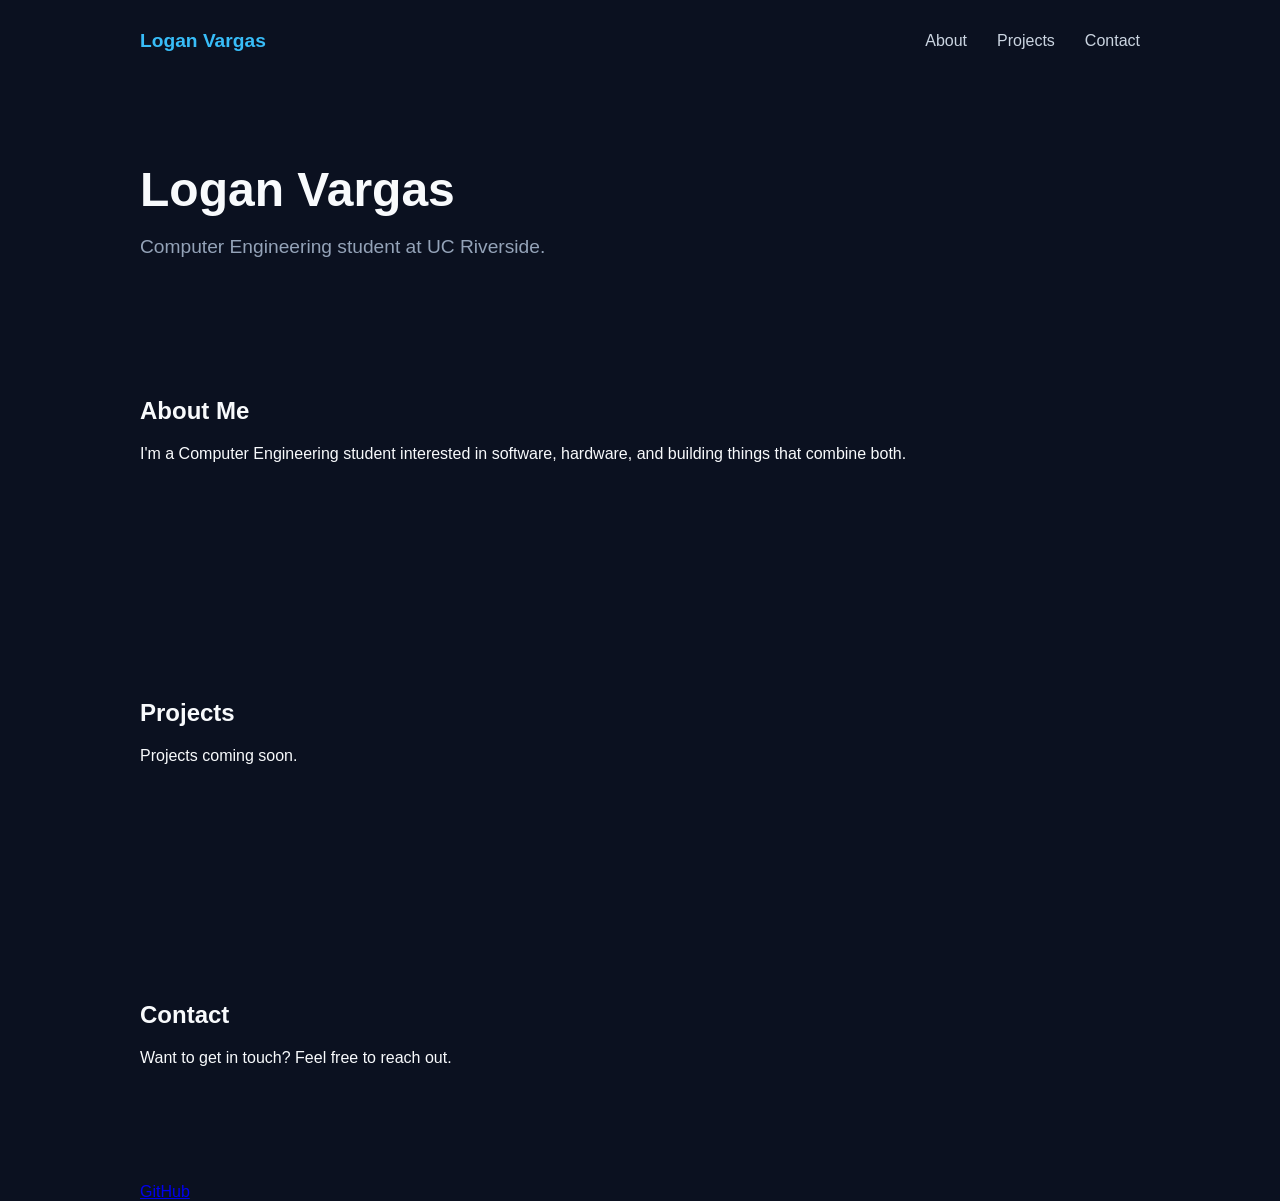
==== index.html @ b4c2e8ab "Initial prototype of portfolio" ====
<!DOCTYPE html>

<html lang="en">

<head>
    <meta charset="UTF-8">
    <title>Logan Vargas</title>
    <link rel="stylesheet" href="styles.css">
</head>

<body>
    <header>
        <nav>
            <a href="#">Logan Vargas</a>

            <div>
                <a href="#about">About</a>
                <a href="#projects">Projects</a>
                <a href="#contact">Contact</a>
            </div>
        </nav>

        <h1>Logan Vargas</h1>
        <p>Computer Engineering student at UC Riverside.</p>
    </header>

    <main>
       <section id="about">
            <h2>About Me</h2>
            <p>I'm a Computer Engineering student interested in software, hardware, and building things that combine both.</p>
        </section>

        <section id="projects">
            <h2>Projects</h2>
            <p>Projects coming soon.</p>
        </section>

        <section id="contact">
            <h2>Contact</h2>
            <p>Want to get in touch? Feel free to reach out.</p>
        </section>

    </main>

    <footer>
        <a href="https://github.com/loganbvargas">GitHub</a>
    </footer>
</body>

</html>
---- styles.css ----
html {
    scroll-behavior: smooth;
}

body {
    background-color: #0b1120;
    color: #f8fafc;
    font-family: Arial, sans-serif;
    margin: 0;
}

header,
main,
footer {
    max-width: 1000px;
    margin-left: auto;
    margin-right: auto;
    padding-left: 40px;
    padding-right: 40px;
}

nav {
    display: flex;
    justify-content: space-between;
    align-items: center;
    padding-top: 30px;
    padding-bottom: 30px;
}

nav a {
    color: #cbd5e1;
    text-decoration: none;
}

nav > a {
    color: #38bdf8;
    font-weight: bold;
    font-size: 1.2rem;
}

nav div {
    display: flex;
    gap: 30px;
}

nav div a:hover {
    color: #38bdf8;
}

header h1 {
    font-size: 3rem;
    margin-top: 80px;
    margin-bottom: 15px;
}

header p {
    color: #94a3b8;
    font-size: 1.2rem;
}

section {
    padding-top: 100px;
    padding-bottom: 100px;
}
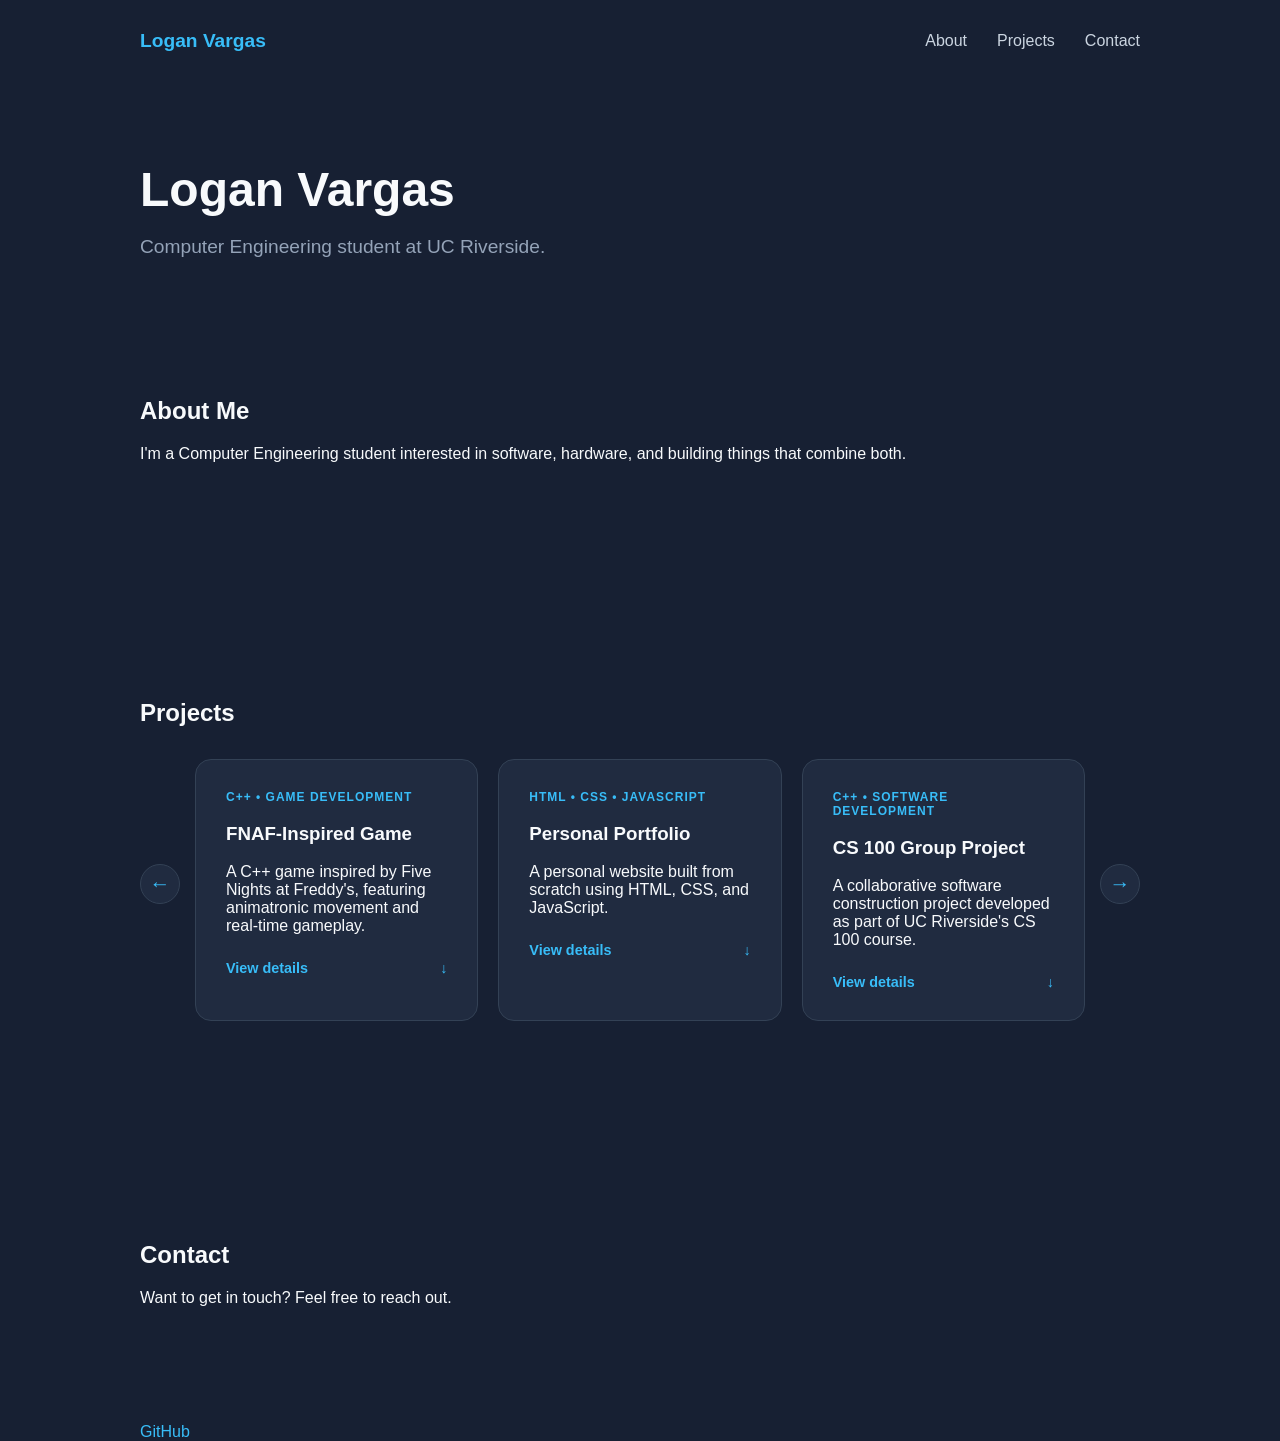
==== commit b6b37c87: "Created project carousel and expandable cards" ====
--- a/index.html
+++ b/index.html
@@ -25,14 +25,127 @@
     </header>
 
     <main>
-       <section id="about">
+        <section id="about">
             <h2>About Me</h2>
-            <p>I'm a Computer Engineering student interested in software, hardware, and building things that combine both.</p>
+            <p>I'm a Computer Engineering student interested in software, hardware, and building things that combine
+                both.</p>
         </section>
 
         <section id="projects">
             <h2>Projects</h2>
-            <p>Projects coming soon.</p>
+            <div class="project-carousel">
+                <button class="carousel-button prev" type="button">←</button>
+                <div class="carousel-viewport">
+                    <div class="project-track">
+
+                        <div class="project-card">
+                            <div class="project-tech">C++ • GAME DEVELOPMENT</div>
+                            <h3>FNAF-Inspired Game</h3>
+
+                            <p>
+                                A C++ game inspired by Five Nights at Freddy's,
+                                featuring animatronic movement and real-time gameplay.
+                            </p>
+
+                            <div class="project-action">
+                                <span class="action-label">
+                                    <span class="label-view">View details</span>
+                                    <span class="label-hide">Hide details</span>
+                                </span>
+                                <span class="action-arrow">↓</span>
+                            </div>
+
+                            <div class="project-details">
+                                <p>
+                                    Built in C++ to explore game loops, input handling,
+                                    timing, and object-oriented programming.
+                                </p>
+
+                                <pre><code>if (bonnie.shouldMove()) {
+bonnie.moveForward();
+}</code></pre>
+                            </div>
+                        </div>
+
+                        <div class="project-card">
+                            <div class="project-tech">HTML • CSS • JAVASCRIPT</div>
+                            <h3>Personal Portfolio</h3>
+
+                            <p>
+                                A personal website built from scratch using HTML,
+                                CSS, and JavaScript.
+                            </p>
+
+                            <div class="project-action">
+                                <span class="action-label">
+                                    <span class="label-view">View details</span>
+                                    <span class="label-hide">Hide details</span>
+                                </span>
+                                <span class="action-arrow">↓</span>
+                            </div>
+
+                            <div class="project-details">
+                                <p>
+                                    Built from scratch to showcase my projects while learning
+                                    front-end development, interactive design, and website deployment.
+                                </p>
+
+                                <pre><code>card.addEventListener("click", function() {
+    card.classList.add("expanded", "filling");
+    projectTrack.classList.add("showcase-open");
+});</code></pre>
+                            </div>
+                        </div>
+
+                        <div class="project-card">
+                            <div class="project-tech">C++ • SOFTWARE DEVELOPMENT</div>
+                            <h3>CS 100 Group Project</h3>
+
+                            <p>
+                                A collaborative software construction project
+                                developed as part of UC Riverside's CS 100 course.
+                            </p>
+
+                            <div class="project-action">
+                                <span class="action-label">
+                                    <span class="label-view">View details</span>
+                                    <span class="label-hide">Hide details</span>
+                                </span>
+                                <span class="action-arrow">↓</span>
+                            </div>
+
+                            <div class="project-details">
+                                <p>
+                                    Currently in development. This project focuses
+                                    on collaborative development, version control,
+                                    and software engineering practices.
+                                </p>
+                            </div>
+                        </div>
+                        <div class="project-card">
+                            <div class="project-tech">FUTURE PROJECT</div>
+                            <h3>Coming Soon...</h3>
+                            <p>
+                                More projects are on the way as I continue
+                                exploring my career in Computer Engineering.
+                            </p>
+                            <div class="project-action">
+                                <span class="action-label">
+                                    <span class="label-view">View details</span>
+                                    <span class="label-hide">Hide details</span>
+                                </span>
+                                <span class="action-arrow">↓</span>
+                            </div>
+                            <div class="project-details">
+                                <p>
+                                    Stay tuned for future projects and experiments.
+                                </p>
+                            </div>
+                        </div>
+                    </div>
+                </div>
+                <button class="carousel-button next" type="button">→</button>
+            </div>
         </section>
 
         <section id="contact">
@@ -45,6 +158,9 @@
     <footer>
         <a href="https://github.com/loganbvargas">GitHub</a>
     </footer>
+
+    <script src="script.js"></script>
+
 </body>
 
 </html>
--- a/styles.css
+++ b/styles.css
@@ -3,7 +3,7 @@
 }
 
 body {
-    background-color: #0b1120;
+    background-color: #172033;
     color: #f8fafc;
     font-family: Arial, sans-serif;
     margin: 0;
@@ -61,4 +61,204 @@
 section {
     padding-top: 100px;
     padding-bottom: 100px;
+}
+
+.project-card {
+    flex: 0 0 calc((100% - 40px) / 3);
+    box-sizing: border-box;
+    min-width: 0;
+    background-color: #202b40;
+    border: 1px solid #334155;
+    border-radius: 16px;
+    padding: 30px;
+    cursor: pointer;
+    transition:
+    transform 0.5s ease,
+    flex-basis 0.5s ease,
+    border-color 0.3s ease,
+    opacity 0.4s ease;
+}
+
+footer a {
+    color: #38bdf8;
+    text-decoration: none;
+}
+
+footer a:visited {
+    color: #38bdf8;
+}
+
+.project-card:hover {
+    transform: translateY(-8px);
+    border-color: #38bdf8;
+}
+
+.project-details {
+    max-height: 0;
+    opacity: 0;
+    overflow: hidden;
+
+    transition: max-height 0.5s ease,
+                opacity 0.4s ease;
+}
+
+.project-card.expanded .project-details {
+    max-height: 300px;
+    opacity: 1;
+}
+
+.project-details pre {
+    background-color: #111827;
+    border: 1px solid #334155;
+    border-radius: 10px;
+    padding: 20px;
+    margin-top: 20px;
+    overflow-x: auto;
+}
+
+.project-details code {
+    color: #cbd5e1;
+    font-family: monospace;
+    font-size: 0.8rem;
+    white-space: pre-wrap;
+    overflow-wrap: break-word;
+}
+
+
+.project-action {
+    display: flex;
+    justify-content: space-between;
+    align-items: center;
+
+    color: #38bdf8;
+    font-size: 0.9rem;
+    font-weight: bold;
+    margin-top: 25px;
+}
+
+
+.project-tech {
+    color: #38bdf8;
+    font-size: 0.75rem;
+    font-weight: bold;
+    letter-spacing: 1px;
+    margin-bottom: 12px;
+}
+
+
+.project-carousel {
+    display: flex;
+    align-items: center;
+    gap: 15px;
+}
+
+.project-track {
+    display: flex;
+    gap: 20px;
+    transition:
+        transform 0.5s ease,
+        gap 0.5s ease;
+    align-items: stretch;
+}
+
+.carousel-button {
+    flex-shrink: 0;
+    width: 40px;
+    height: 40px;
+    border-radius: 50%;
+    border: 1px solid #334155;
+    background-color: #202b40;
+    color: #38bdf8;
+    font-size: 1.3rem;
+    cursor: pointer;
+    transition: opacity 0.4s ease;
+}
+
+.carousel-viewport {
+    flex: 1;
+    min-width: 0;
+    overflow: hidden;
+    padding-top: 12px;
+}
+
+.project-card.expanded .action-arrow {
+    transform: rotate(180deg);
+}
+
+.action-arrow {
+    display: inline-block;
+    transition: transform 0.3s ease;
+}
+
+.action-label {
+    display: grid;
+}
+
+.action-label span {
+    grid-area: 1 / 1;
+    transition: opacity 0.3s ease;
+}
+
+.label-view {
+    opacity: 1;
+}
+
+.label-hide {
+    opacity: 0;
+}
+
+.project-card.expanded .label-view {
+    opacity: 0;
+}
+
+.project-card.expanded .label-hide {
+    opacity: 1;
+}
+
+.project-carousel.has-expanded-card .carousel-button {
+    opacity: 0;
+    pointer-events: none;
+}
+
+.project-card.filling h3 {
+    font-size: 1.8rem;
+    margin-top: 15px;
+    margin-bottom: 20px;
+}
+
+.project-card.filling > p {
+    color: #cbd5e1;
+    line-height: 1.7;
+    max-width: 700px;
+}
+
+.project-card.filling .project-details {
+    margin-top: 30px;
+    line-height: 1.7;
+}
+
+.project-track.showcase-open {
+    gap: 0;
+    align-items: flex-start;
+}
+
+.project-track.showcase-open .project-card {
+    flex: 0 0 0;
+    min-width: 0;
+    padding: 0;
+    border-width: 0;
+    opacity: 0;
+    overflow: hidden;
+}
+
+.project-track.showcase-open .project-card.filling {
+    flex: 0 0 100%;
+    padding: 40px;
+    border-width: 1px;
+    opacity: 1;
+    overflow: hidden;
+}
+
+.project-card.filling:hover {
+    transform: none;
 }
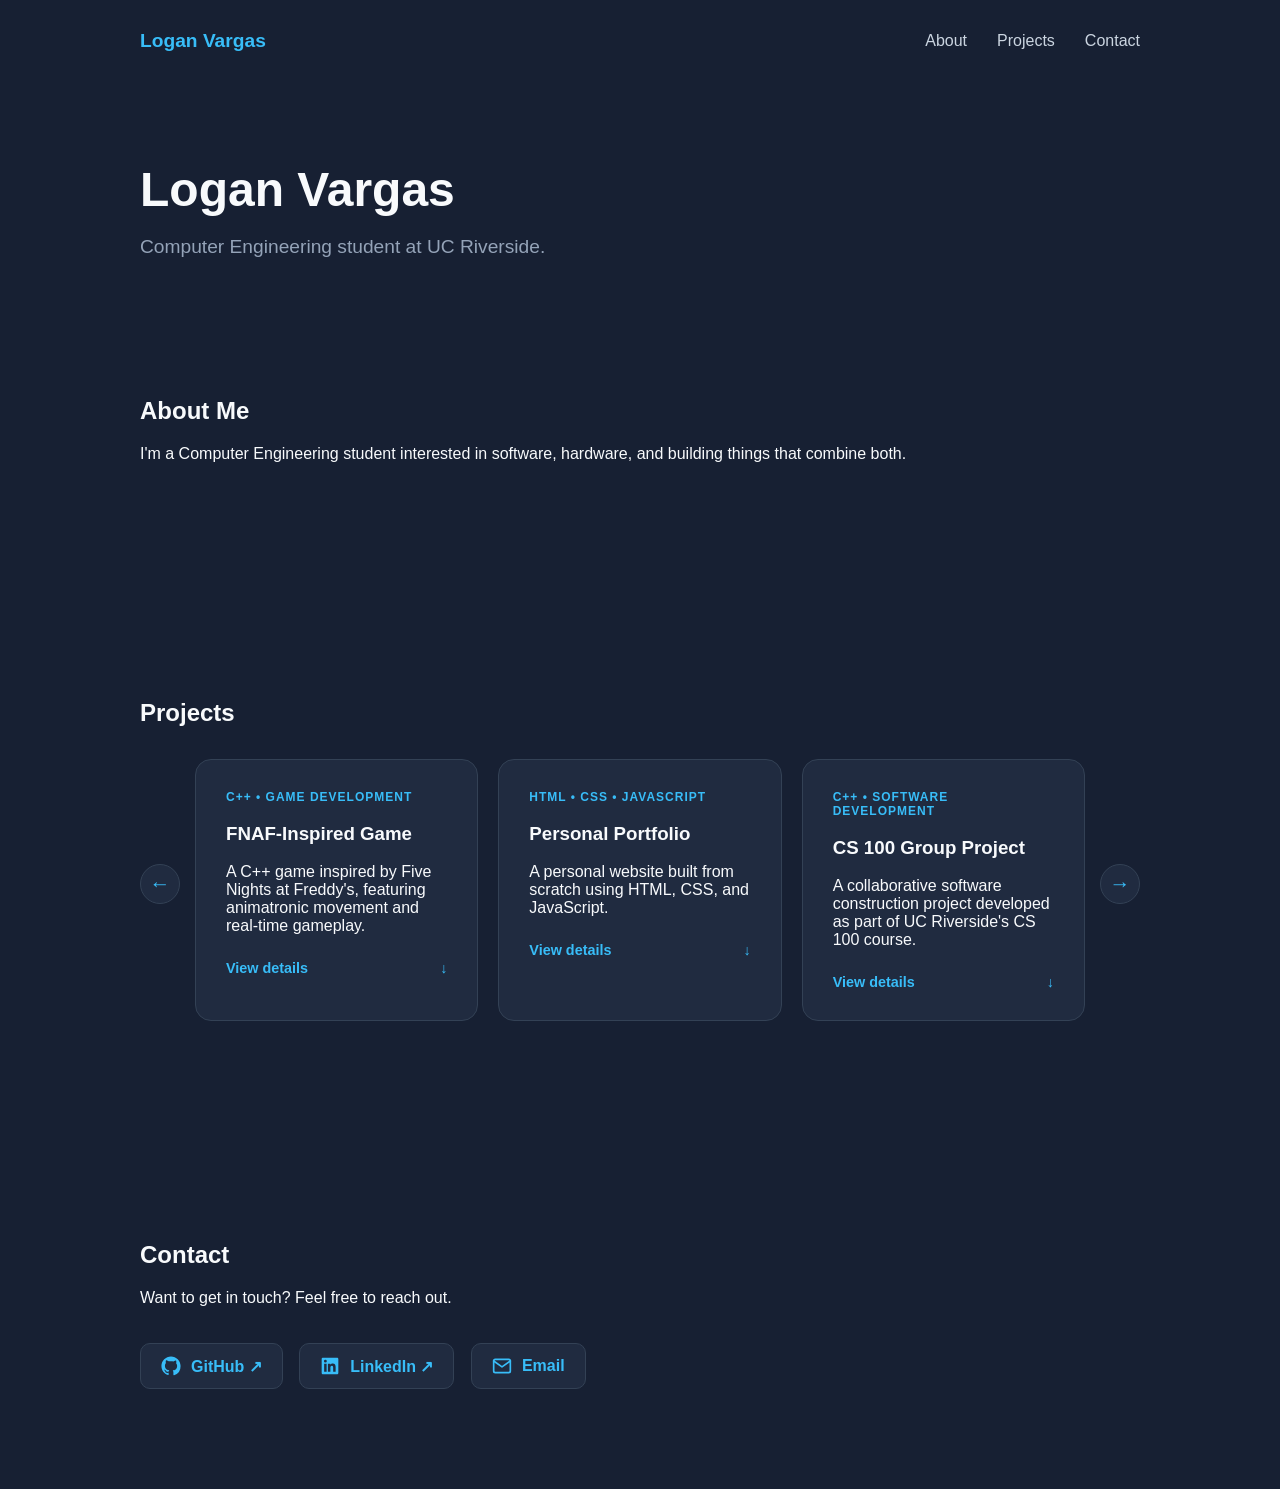
==== commit 774fb800: "Added potential favicon and improved contact section" ====
--- a/index.html
+++ b/index.html
@@ -4,8 +4,10 @@
 
 <head>
     <meta charset="UTF-8">
+    <meta name="viewport" content="width=device-width, initial-scale=1.0">
     <title>Logan Vargas</title>
     <link rel="stylesheet" href="styles.css">
+    <link rel="icon" type="image/png" href="favicon.png">
 </head>
 
 <body>
@@ -151,14 +153,46 @@
         <section id="contact">
             <h2>Contact</h2>
             <p>Want to get in touch? Feel free to reach out.</p>
+
+            <a class="contact-link" href="https://github.com/loganbvargas" target="_blank" rel="noopener noreferrer">
+
+                <svg class="github-icon" viewBox="0 0 24 24" aria-hidden="true" fill="currentColor">
+                    <path
+                        d="M12 .5C5.65.5.5 5.65.5 12c0 5.08 3.29 9.39 7.86 10.91.58.11.79-.25.79-.56v-2.16c-3.2.7-3.87-1.36-3.87-1.36-.52-1.33-1.28-1.68-1.28-1.68-1.05-.72.08-.71.08-.71 1.16.08 1.77 1.19 1.77 1.19 1.03 1.76 2.7 1.25 3.36.96.1-.75.4-1.25.73-1.54-2.55-.29-5.23-1.28-5.23-5.69 0-1.26.45-2.29 1.19-3.1-.12-.29-.52-1.47.11-3.06 0 0 .97-.31 3.17 1.18A11.05 11.05 0 0 1 12 6.32c.98 0 1.96.13 2.88.39 2.2-1.49 3.17-1.18 3.17-1.18.63 1.59.23 2.77.11 3.06.74.81 1.19 1.84 1.19 3.1 0 4.42-2.69 5.4-5.25 5.68.41.35.77 1.04.77 2.1v3.12c0 .31.21.68.8.56A11.52 11.52 0 0 0 23.5 12C23.5 5.65 18.35.5 12 .5Z" />
+                </svg>
+
+                <span>GitHub ↗</span>
+            </a>
+            <a class="contact-link" href="https://www.linkedin.com/in/loganbvargas" target="_blank"
+                rel="noopener noreferrer">
+
+                <svg class="linkedin-icon" viewBox="0 0 24 24" aria-hidden="true" fill="currentColor">
+                    <path
+                        d="M20.45 2H3.55C2.69 2 2 2.68 2 3.52v16.96c0 .84.69 1.52 1.55 1.52h16.9c.86 0 1.55-.68 1.55-1.52V3.52c0-.84-.69-1.52-1.55-1.52ZM7.93 18.75H4.98V9.2h2.95v9.55ZM6.45 7.9a1.71 1.71 0 1 1 0-3.42 1.71 1.71 0 0 1 0 3.42Zm12.3 10.85H15.8V14.1c0-1.11-.02-2.54-1.55-2.54-1.55 0-1.79 1.21-1.79 2.46v4.73H9.51V9.2h2.83v1.3h.04c.39-.75 1.36-1.54 2.79-1.54 2.98 0 3.58 1.96 3.58 4.5v5.29Z" />
+                </svg>
+
+                <span>LinkedIn ↗</span>
+            </a>
+            <a class="contact-link" id="email-link" href="mailto:contact@loganbvargas.com">
+                <svg class="email-icon" viewBox="0 0 24 24" fill="none" stroke="currentColor" stroke-width="2"
+                    stroke-linecap="round" stroke-linejoin="round" aria-hidden="true">
+                    <rect x="2" y="4" width="20" height="16" rx="2" />
+                    <path d="m2 6 10 7 10-7" />
+                </svg>
+
+                <span>Email</span>
+            </a>
+            <div id="email-fallback" class="email-fallback" hidden>
+                <span>Didn't open your email app?</span>
+
+                <button id="copy-email" type="button">
+                    <span>Copy email</span>
+                </button>
+            </div>
         </section>
 
     </main>
 
-    <footer>
-        <a href="https://github.com/loganbvargas">GitHub</a>
-    </footer>
-
     <script src="script.js"></script>
 
 </body>
--- a/styles.css
+++ b/styles.css
@@ -261,4 +261,72 @@
 
 .project-card.filling:hover {
     transform: none;
+}
+
+.contact-link {
+    display: inline-block;
+    margin-top: 20px;
+    padding: 12px 20px;
+    color: #38bdf8;
+    background-color: #202b40;
+    border: 1px solid #334155;
+    border-radius: 10px;
+    text-decoration: none;
+    font-weight: 600;
+    transition: background-color 0.3s ease,
+                border-color 0.3s ease,
+                transform 0.3s ease;
+    display: inline-flex;
+    align-items: center;
+    gap: 10px;
+    margin-right: 12px;
+    white-space: nowrap;
+}
+
+.contact-link:hover {
+    background-color: #283750;
+    border-color: #38bdf8;
+    transform: translateY(-3px);
+}
+
+.github-icon {
+    width: 20px;
+    height: 20px;
+    flex-shrink: 0;
+}
+
+.linkedin-icon {
+    width: 20px;
+    height: 20px;
+    flex-shrink: 0;
+}
+
+.email-icon {
+    width: 20px;
+    height: 20px;
+    flex-shrink: 0;
+}
+
+.email-fallback {
+    margin-top: 18px;
+    color: #94a3b8;
+    font-size: 0.9rem;
+}
+
+.email-fallback[hidden] {
+    display: none;
+}
+
+#copy-email {
+    margin-left: 8px;
+    padding: 6px 12px;
+    background-color: #202b40;
+    color: #38bdf8;
+    border: 1px solid #334155;
+    border-radius: 8px;
+    cursor: pointer;
+}
+
+#copy-email:hover {
+    border-color: #38bdf8;
 }
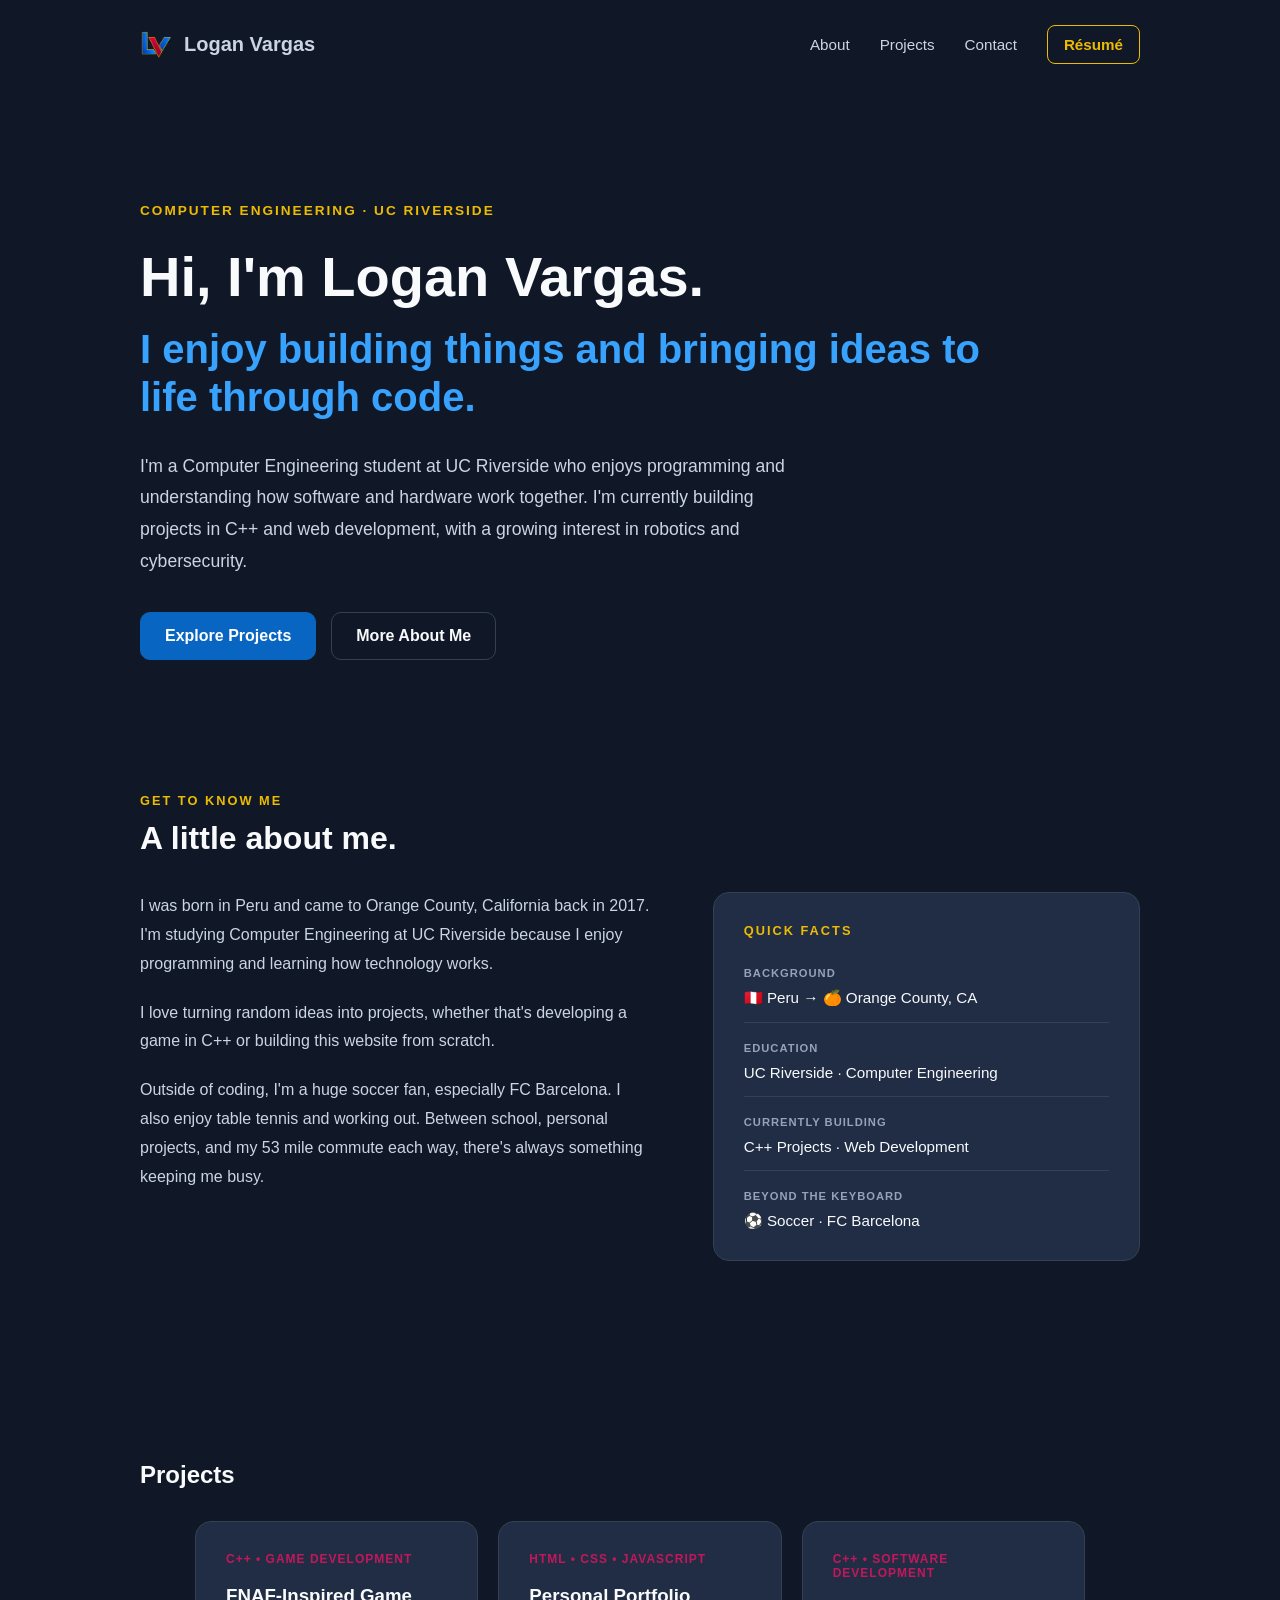
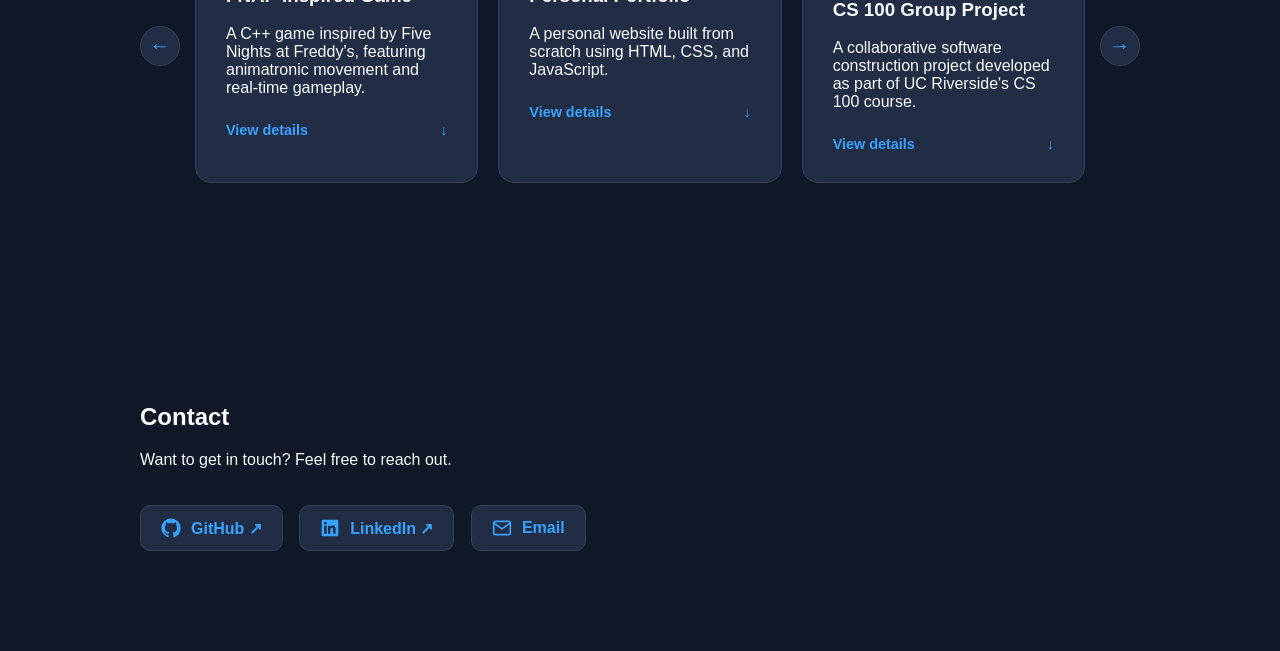
==== commit 46993f99: "Redesigned color palette, navigation, and about section; cleaned up files" ====
--- a/index.html
+++ b/index.html
@@ -13,25 +13,101 @@
 <body>
     <header>
         <nav>
-            <a href="#">Logan Vargas</a>
-
-            <div>
+            <a href="#" class="nav-brand">
+                <img src="favicon.png" alt="" class="nav-logo">
+                <span>Logan Vargas</span>
+            </a>
+            <div class="nav-links">
                 <a href="#about">About</a>
                 <a href="#projects">Projects</a>
                 <a href="#contact">Contact</a>
+                <a href="resume.html" class="nav-resume">Résumé</a>
             </div>
         </nav>
 
-        <h1>Logan Vargas</h1>
-        <p>Computer Engineering student at UC Riverside.</p>
+        <div class="hero">
+            <p class="hero-eyebrow">COMPUTER ENGINEERING · UC RIVERSIDE</p>
+
+            <h1>
+                Hi, I'm Logan Vargas.
+                <span>
+                    I enjoy building things and bringing ideas to life through code.
+                </span>
+            </h1>
+
+            <p class="hero-description">
+                I'm a Computer Engineering student at UC Riverside who enjoys programming and understanding how software
+                and hardware work together. I'm currently building projects in C++ and web development, with a growing
+                interest in robotics and cybersecurity.
+            </p>
+
+            <div class="hero-actions">
+                <a href="#projects" class="hero-button hero-primary">
+                    Explore Projects
+                </a>
+
+                <a href="#about" class="hero-button hero-secondary">
+                    More About Me
+                </a>
+            </div>
+        </div>
     </header>
 
     <main>
-        <section id="about">
-            <h2>About Me</h2>
-            <p>I'm a Computer Engineering student interested in software, hardware, and building things that combine
-                both.</p>
+
+        <section id="about" class="about-section">
+            <p class="about-eyebrow">GET TO KNOW ME</p>
+            <h2>A little about me.</h2>
+
+            <div class="about-grid">
+                <div class="about-story">
+                    <p>
+                        I was born in Peru and came to Orange County,
+                        California back in 2017. I'm studying Computer Engineering at
+                        UC Riverside because I enjoy programming and
+                        learning how technology works.
+                    </p>
+
+                    <p>
+                        I love turning random ideas into projects, whether that's
+                        developing a game in C++ or building this website
+                        from scratch.
+                    </p>
+
+                    <p>
+                        Outside of coding, I'm a huge soccer fan, especially
+                        FC Barcelona. I also enjoy table tennis and working out. Between school, personal projects,
+                        and my 53 mile commute each way, there's always something keeping
+                        me busy.
+                    </p>
+                </div>
+
+                <div class="about-facts">
+                    <h3>QUICK FACTS</h3>
+
+                    <div class="fact">
+                        <span>BACKGROUND</span>
+                        <p>🇵🇪 Peru → 🍊 Orange County, CA</p>
+                    </div>
+
+                    <div class="fact">
+                        <span>EDUCATION</span>
+                        <p>UC Riverside · Computer Engineering</p>
+                    </div>
+
+                    <div class="fact">
+                        <span>CURRENTLY BUILDING</span>
+                        <p>C++ Projects · Web Development</p>
+                    </div>
+
+                    <div class="fact">
+                        <span>BEYOND THE KEYBOARD</span>
+                        <p>⚽️ Soccer · FC Barcelona</p>
+                    </div>
+                </div>
+            </div>
         </section>
+
 
         <section id="projects">
             <h2>Projects</h2>
--- a/styles.css
+++ b/styles.css
@@ -1,332 +1,941 @@
+:root {
+
+    --bg: #101827;
+
+    --surface: #202D45;
+
+    --surface-hover: #293954;
+
+    --blue: #0866C2;
+
+    --garnet: #C2185B;
+
+    --gold: #EDBB00;
+
+    --blue-light: #38A3FF;
+
+    --text: #F8FAFC;
+
+    --text-secondary: #CBD5E1;
+
+    --text-muted: #94A3B8;
+
+    --border: #334155;
+
+}
+
 html {
+
     scroll-behavior: smooth;
+
 }
 
 body {
-    background-color: #172033;
-    color: #f8fafc;
+
+    background-color: var(--bg);
+
+    color: var(--text);
+
     font-family: Arial, sans-serif;
+
     margin: 0;
+
 }
 
 header,
+
 main,
+
 footer {
+
     max-width: 1000px;
+
     margin-left: auto;
+
     margin-right: auto;
+
     padding-left: 40px;
+
     padding-right: 40px;
+
 }
 
 nav {
+
     display: flex;
+
     justify-content: space-between;
+
     align-items: center;
-    padding-top: 30px;
-    padding-bottom: 30px;
-}
-
-nav a {
-    color: #cbd5e1;
+
+    padding-top: 25px;
+
+    padding-bottom: 25px;
+
+}
+
+.nav-brand {
+
+    display: inline-flex;
+
+    align-items: center;
+
+    gap: 12px;
+
+    color: var(--text);
+
     text-decoration: none;
-}
-
-nav > a {
-    color: #38bdf8;
+
+    font-size: 1.25rem;
+
+    font-weight: 700;
+
+}
+
+.nav-logo {
+
+    width: 32px;
+
+    height: 32px;
+
+    object-fit: contain;
+
+    flex-shrink: 0;
+
+}
+
+.brand-dot {
+
+    color: var(--gold);
+
+}
+
+.nav-brand span {
+
+    color: var(--text-secondary);
+
+}
+
+.nav-links {
+
+    display: flex;
+
+    align-items: center;
+
+    gap: 30px;
+
+}
+
+.nav-links a {
+
+    position: relative;
+
+    color: var(--text-secondary);
+
+    text-decoration: none;
+
+    font-size: 0.95rem;
+
+    transition: color 0.3s ease;
+
+}
+
+.nav-links a:not(.nav-resume)::after {
+
+    content: "";
+
+    position: absolute;
+
+    left: 0;
+
+    bottom: -7px;
+
+    width: 0;
+
+    height: 2px;
+
+    background-color: var(--gold);
+
+    transition: width 0.3s ease;
+
+}
+
+.nav-links a:not(.nav-resume):hover::after {
+
+    width: 100%;
+
+}
+
+.nav-links a:hover {
+
+    color: var(--text);
+
+}
+
+.nav-links .nav-resume {
+
+    padding: 10px 16px;
+
+    border: 1px solid var(--gold);
+
+    border-radius: 8px;
+
+    color: var(--gold);
+
+    font-weight: 600;
+
+    transition:
+
+        background-color 0.3s ease,
+
+        transform 0.3s ease;
+
+}
+
+.nav-links .nav-resume:hover {
+
+    background-color: rgba(237, 187, 0, 0.1);
+
+    color: var(--gold);
+
+    transform: translateY(-2px);
+
+}
+
+header h1 {
+
+    font-size: 3rem;
+
+    margin-top: 80px;
+
+    margin-bottom: 15px;
+
+}
+
+header p {
+
+    color: var(--text-muted);
+
+    font-size: 1.2rem;
+
+}
+
+section {
+
+    padding-top: 100px;
+
+    padding-bottom: 100px;
+
+}
+
+.project-card {
+
+    flex: 0 0 calc((100% - 40px) / 3);
+
+    box-sizing: border-box;
+
+    min-width: 0;
+
+    background-color: var(--surface);
+
+    border: 1px solid var(--border);
+
+    border-radius: 16px;
+
+    padding: 30px;
+
+    cursor: pointer;
+
+    transition:
+
+    transform 0.5s ease,
+
+    flex-basis 0.5s ease,
+
+    border-color 0.3s ease,
+
+    opacity 0.4s ease;
+
+}
+
+.project-card:hover {
+
+    transform: translateY(-8px);
+
+    border-color: var(--gold);
+
+}
+
+.project-details {
+
+    max-height: 0;
+
+    opacity: 0;
+
+    overflow: hidden;
+
+    transition: max-height 0.5s ease,
+
+                opacity 0.4s ease;
+
+}
+
+.project-card.expanded .project-details {
+
+    max-height: 300px;
+
+    opacity: 1;
+
+}
+
+.project-details pre {
+
+    background-color: #111827;
+
+    border: 1px solid var(--border);
+
+    border-radius: 10px;
+
+    padding: 20px;
+
+    margin-top: 20px;
+
+    overflow-x: auto;
+
+}
+
+.project-details code {
+
+    color: var(--text-secondary);
+
+    font-family: monospace;
+
+    font-size: 0.8rem;
+
+    white-space: pre-wrap;
+
+    overflow-wrap: break-word;
+
+}
+
+.project-action {
+
+    display: flex;
+
+    justify-content: space-between;
+
+    align-items: center;
+
+    color: var(--blue-light);
+
+    font-size: 0.9rem;
+
     font-weight: bold;
-    font-size: 1.2rem;
-}
-
-nav div {
+
+    margin-top: 25px;
+
+}
+
+.project-tech {
+
+    color: var(--garnet);
+
+    font-size: 0.75rem;
+
+    font-weight: bold;
+
+    letter-spacing: 1px;
+
+    margin-bottom: 12px;
+
+}
+
+.project-carousel {
+
     display: flex;
-    gap: 30px;
-}
-
-nav div a:hover {
-    color: #38bdf8;
-}
-
-header h1 {
-    font-size: 3rem;
-    margin-top: 80px;
+
+    align-items: center;
+
+    gap: 15px;
+
+}
+
+.project-track {
+
+    display: flex;
+
+    gap: 20px;
+
+    transition:
+
+        transform 0.5s ease,
+
+        gap 0.5s ease;
+
+    align-items: stretch;
+
+}
+
+.carousel-button {
+
+    flex-shrink: 0;
+
+    width: 40px;
+
+    height: 40px;
+
+    border-radius: 50%;
+
+    border: 1px solid var(--border);
+
+    background-color: var(--surface);
+
+    color: var(--blue-light);
+
+    font-size: 1.3rem;
+
+    cursor: pointer;
+
+    transition: opacity 0.4s ease;
+
+}
+
+.carousel-viewport {
+
+    flex: 1;
+
+    min-width: 0;
+
+    overflow: hidden;
+
+    padding-top: 12px;
+
+}
+
+.project-card.expanded .action-arrow {
+
+    transform: rotate(180deg);
+
+}
+
+.action-arrow {
+
+    display: inline-block;
+
+    transition: transform 0.3s ease;
+
+}
+
+.action-label {
+
+    display: grid;
+
+}
+
+.action-label span {
+
+    grid-area: 1 / 1;
+
+    transition: opacity 0.3s ease;
+
+}
+
+.label-view {
+
+    opacity: 1;
+
+}
+
+.label-hide {
+
+    opacity: 0;
+
+}
+
+.project-card.expanded .label-view {
+
+    opacity: 0;
+
+}
+
+.project-card.expanded .label-hide {
+
+    opacity: 1;
+
+}
+
+.project-carousel.has-expanded-card .carousel-button {
+
+    opacity: 0;
+
+    pointer-events: none;
+
+}
+
+.project-card.filling h3 {
+
+    font-size: 1.8rem;
+
+    margin-top: 15px;
+
+    margin-bottom: 20px;
+
+}
+
+.project-card.filling > p {
+
+    color: var(--text-secondary);
+
+    line-height: 1.7;
+
+    max-width: 700px;
+
+}
+
+.project-card.filling .project-details {
+
+    margin-top: 30px;
+
+    line-height: 1.7;
+
+}
+
+.project-track.showcase-open {
+
+    gap: 0;
+
+    align-items: flex-start;
+
+}
+
+.project-track.showcase-open .project-card {
+
+    flex: 0 0 0;
+
+    min-width: 0;
+
+    padding: 0;
+
+    border-width: 0;
+
+    opacity: 0;
+
+    overflow: hidden;
+
+}
+
+.project-track.showcase-open .project-card.filling {
+
+    flex: 0 0 100%;
+
+    padding: 40px;
+
+    border-width: 1px;
+
+    opacity: 1;
+
+    overflow: hidden;
+
+}
+
+.project-card.filling:hover {
+
+    transform: none;
+
+}
+
+.contact-link {
+
+    display: inline-block;
+
+    margin-top: 20px;
+
+    padding: 12px 20px;
+
+    color: var(--blue-light);
+
+    background-color: var(--surface);
+
+    border: 1px solid var(--border);
+
+    border-radius: 10px;
+
+    text-decoration: none;
+
+    font-weight: 600;
+
+    transition: background-color 0.3s ease,
+
+                border-color 0.3s ease,
+
+                transform 0.3s ease;
+
+    display: inline-flex;
+
+    align-items: center;
+
+    gap: 10px;
+
+    margin-right: 12px;
+
+    white-space: nowrap;
+
+}
+
+.contact-link:hover {
+
+    background-color: var(--surface-hover);
+
+    border-color: var(--blue);
+
+    transform: translateY(-3px);
+
+}
+
+.github-icon {
+
+    width: 20px;
+
+    height: 20px;
+
+    flex-shrink: 0;
+
+}
+
+.linkedin-icon {
+
+    width: 20px;
+
+    height: 20px;
+
+    flex-shrink: 0;
+
+}
+
+.email-icon {
+
+    width: 20px;
+
+    height: 20px;
+
+    flex-shrink: 0;
+
+}
+
+.email-fallback {
+
+    margin-top: 18px;
+
+    color: var(--text-muted);
+
+    font-size: 0.9rem;
+
+}
+
+.email-fallback[hidden] {
+
+    display: none;
+
+}
+
+#copy-email {
+
+    margin-left: 8px;
+
+    padding: 6px 12px;
+
+    background-color: var(--surface);
+
+    color: var(--blue-light);
+
+    border: 1px solid var(--border);
+
+    border-radius: 8px;
+
+    cursor: pointer;
+
+}
+
+#copy-email:hover {
+
+    border-color: var(--blue);
+
+}
+
+.hero {
+
+    padding-top: 100px;
+
+    padding-bottom: 60px;
+
+    max-width: 850px;
+
+}
+
+.hero-eyebrow {
+
+    color: var(--gold);
+
+    font-size: 0.85rem;
+
+    font-weight: bold;
+
+    letter-spacing: 2px;
+
+    margin-bottom: 25px;
+
+}
+
+.hero h1 {
+
+    font-size: clamp(2.5rem, 5vw, 3.5rem);
+
+    line-height: 1.2;
+
+    margin: 0;
+
+}
+
+.hero h1 span {
+
+    display: block;
+
+    color: var(--blue-light);
+
+    margin-top: 15px;
+
+    font-size: 2.5rem;
+
+    line-height: 1.2;
+
+}
+
+.hero-description {
+
+    color: var(--text-secondary);
+
+    font-size: 1.1rem;
+
+    line-height: 1.8;
+
+    max-width: 650px;
+
+    margin-top: 30px;
+
+}
+
+.hero-actions {
+
+    display: flex;
+
+    gap: 15px;
+
+    flex-wrap: wrap;
+
+    margin-top: 35px;
+
+}
+
+.hero-button {
+
+    display: inline-flex;
+
+    align-items: center;
+
+    padding: 14px 24px;
+
+    border-radius: 10px;
+
+    font-weight: bold;
+
+    text-decoration: none;
+
+    transition:
+
+        transform 0.3s ease,
+
+        background-color 0.3s ease,
+
+        border-color 0.3s ease;
+
+}
+
+.hero-button:hover {
+
+    transform: translateY(-3px);
+
+}
+
+.hero-primary {
+
+    background-color: var(--blue);
+
+    color: white;
+
+    border: 1px solid var(--blue);
+
+}
+
+.hero-primary:hover {
+
+    background-color: var(--blue-light);
+
+    border-color: var(--blue-light);
+
+}
+
+.hero-secondary {
+
+    background-color: transparent;
+
+    color: var(--text);
+
+    border: 1px solid var(--border);
+
+}
+
+.hero-secondary:hover {
+
+    border-color: var(--gold);
+
+}
+
+.about-section {
+
+    padding-top: 60px;
+
+    padding-bottom: 80px;
+
+}
+
+.about-eyebrow {
+
+    color: var(--gold);
+
+    font-size: 0.8rem;
+
+    font-weight: bold;
+
+    letter-spacing: 2px;
+
+    margin-bottom: 12px;
+
+}
+
+.about-section h2 {
+
+    font-size: 2rem;
+
+    margin-top: 0;
+
+    margin-bottom: 35px;
+
+}
+
+.about-grid {
+
+    display: grid;
+
+    grid-template-columns: 1.2fr 1fr;
+
+    gap: 60px;
+
+    align-items: start;
+
+}
+
+.about-story p {
+
+    color: var(--text-secondary);
+
+    font-size: 1rem;
+
+    line-height: 1.8;
+
+    margin-top: 0;
+
+    margin-bottom: 20px;
+
+}
+
+.about-facts {
+
+    background-color: var(--surface);
+
+    border: 1px solid var(--border);
+
+    border-radius: 16px;
+
+    padding: 30px;
+
+}
+
+.about-facts h3 {
+
+    color: var(--gold);
+
+    font-size: 0.8rem;
+
+    letter-spacing: 2px;
+
+    margin-top: 0;
+
+    margin-bottom: 25px;
+
+}
+
+.fact {
+
+    border-bottom: 1px solid var(--border);
+
+    padding-bottom: 15px;
+
     margin-bottom: 15px;
-}
-
-header p {
-    color: #94a3b8;
-    font-size: 1.2rem;
-}
-
-section {
-    padding-top: 100px;
-    padding-bottom: 100px;
-}
-
-.project-card {
-    flex: 0 0 calc((100% - 40px) / 3);
-    box-sizing: border-box;
-    min-width: 0;
-    background-color: #202b40;
-    border: 1px solid #334155;
-    border-radius: 16px;
-    padding: 30px;
-    cursor: pointer;
-    transition:
-    transform 0.5s ease,
-    flex-basis 0.5s ease,
-    border-color 0.3s ease,
-    opacity 0.4s ease;
-}
-
-footer a {
-    color: #38bdf8;
-    text-decoration: none;
-}
-
-footer a:visited {
-    color: #38bdf8;
-}
-
-.project-card:hover {
-    transform: translateY(-8px);
-    border-color: #38bdf8;
-}
-
-.project-details {
-    max-height: 0;
-    opacity: 0;
-    overflow: hidden;
-
-    transition: max-height 0.5s ease,
-                opacity 0.4s ease;
-}
-
-.project-card.expanded .project-details {
-    max-height: 300px;
-    opacity: 1;
-}
-
-.project-details pre {
-    background-color: #111827;
-    border: 1px solid #334155;
-    border-radius: 10px;
-    padding: 20px;
-    margin-top: 20px;
-    overflow-x: auto;
-}
-
-.project-details code {
-    color: #cbd5e1;
-    font-family: monospace;
-    font-size: 0.8rem;
-    white-space: pre-wrap;
-    overflow-wrap: break-word;
-}
-
-
-.project-action {
-    display: flex;
-    justify-content: space-between;
-    align-items: center;
-
-    color: #38bdf8;
-    font-size: 0.9rem;
+
+}
+
+.fact:last-child {
+
+    border-bottom: none;
+
+    padding-bottom: 0;
+
+    margin-bottom: 0;
+
+}
+
+.fact span {
+
+    color: var(--text-muted);
+
+    font-size: 0.7rem;
+
     font-weight: bold;
-    margin-top: 25px;
-}
-
-
-.project-tech {
-    color: #38bdf8;
-    font-size: 0.75rem;
-    font-weight: bold;
+
     letter-spacing: 1px;
-    margin-bottom: 12px;
-}
-
-
-.project-carousel {
-    display: flex;
-    align-items: center;
-    gap: 15px;
-}
-
-.project-track {
-    display: flex;
-    gap: 20px;
-    transition:
-        transform 0.5s ease,
-        gap 0.5s ease;
-    align-items: stretch;
-}
-
-.carousel-button {
-    flex-shrink: 0;
-    width: 40px;
-    height: 40px;
-    border-radius: 50%;
-    border: 1px solid #334155;
-    background-color: #202b40;
-    color: #38bdf8;
-    font-size: 1.3rem;
-    cursor: pointer;
-    transition: opacity 0.4s ease;
-}
-
-.carousel-viewport {
-    flex: 1;
-    min-width: 0;
-    overflow: hidden;
-    padding-top: 12px;
-}
-
-.project-card.expanded .action-arrow {
-    transform: rotate(180deg);
-}
-
-.action-arrow {
-    display: inline-block;
-    transition: transform 0.3s ease;
-}
-
-.action-label {
-    display: grid;
-}
-
-.action-label span {
-    grid-area: 1 / 1;
-    transition: opacity 0.3s ease;
-}
-
-.label-view {
-    opacity: 1;
-}
-
-.label-hide {
-    opacity: 0;
-}
-
-.project-card.expanded .label-view {
-    opacity: 0;
-}
-
-.project-card.expanded .label-hide {
-    opacity: 1;
-}
-
-.project-carousel.has-expanded-card .carousel-button {
-    opacity: 0;
-    pointer-events: none;
-}
-
-.project-card.filling h3 {
-    font-size: 1.8rem;
-    margin-top: 15px;
-    margin-bottom: 20px;
-}
-
-.project-card.filling > p {
-    color: #cbd5e1;
-    line-height: 1.7;
-    max-width: 700px;
-}
-
-.project-card.filling .project-details {
-    margin-top: 30px;
-    line-height: 1.7;
-}
-
-.project-track.showcase-open {
-    gap: 0;
-    align-items: flex-start;
-}
-
-.project-track.showcase-open .project-card {
-    flex: 0 0 0;
-    min-width: 0;
-    padding: 0;
-    border-width: 0;
-    opacity: 0;
-    overflow: hidden;
-}
-
-.project-track.showcase-open .project-card.filling {
-    flex: 0 0 100%;
-    padding: 40px;
-    border-width: 1px;
-    opacity: 1;
-    overflow: hidden;
-}
-
-.project-card.filling:hover {
-    transform: none;
-}
-
-.contact-link {
-    display: inline-block;
-    margin-top: 20px;
-    padding: 12px 20px;
-    color: #38bdf8;
-    background-color: #202b40;
-    border: 1px solid #334155;
-    border-radius: 10px;
-    text-decoration: none;
-    font-weight: 600;
-    transition: background-color 0.3s ease,
-                border-color 0.3s ease,
-                transform 0.3s ease;
-    display: inline-flex;
-    align-items: center;
-    gap: 10px;
-    margin-right: 12px;
-    white-space: nowrap;
-}
-
-.contact-link:hover {
-    background-color: #283750;
-    border-color: #38bdf8;
-    transform: translateY(-3px);
-}
-
-.github-icon {
-    width: 20px;
-    height: 20px;
-    flex-shrink: 0;
-}
-
-.linkedin-icon {
-    width: 20px;
-    height: 20px;
-    flex-shrink: 0;
-}
-
-.email-icon {
-    width: 20px;
-    height: 20px;
-    flex-shrink: 0;
-}
-
-.email-fallback {
-    margin-top: 18px;
-    color: #94a3b8;
-    font-size: 0.9rem;
-}
-
-.email-fallback[hidden] {
-    display: none;
-}
-
-#copy-email {
-    margin-left: 8px;
-    padding: 6px 12px;
-    background-color: #202b40;
-    color: #38bdf8;
-    border: 1px solid #334155;
-    border-radius: 8px;
-    cursor: pointer;
-}
-
-#copy-email:hover {
-    border-color: #38bdf8;
-}+
+}
+
+.fact p {
+
+    color: var(--text);
+
+    font-size: 0.95rem;
+
+    margin-top: 8px;
+
+    margin-bottom: 0;
+
+}
+
+@media (max-width: 700px) {
+
+    .about-grid {
+
+        grid-template-columns: 1fr;
+
+        gap: 25px;
+
+    }
+
+}
